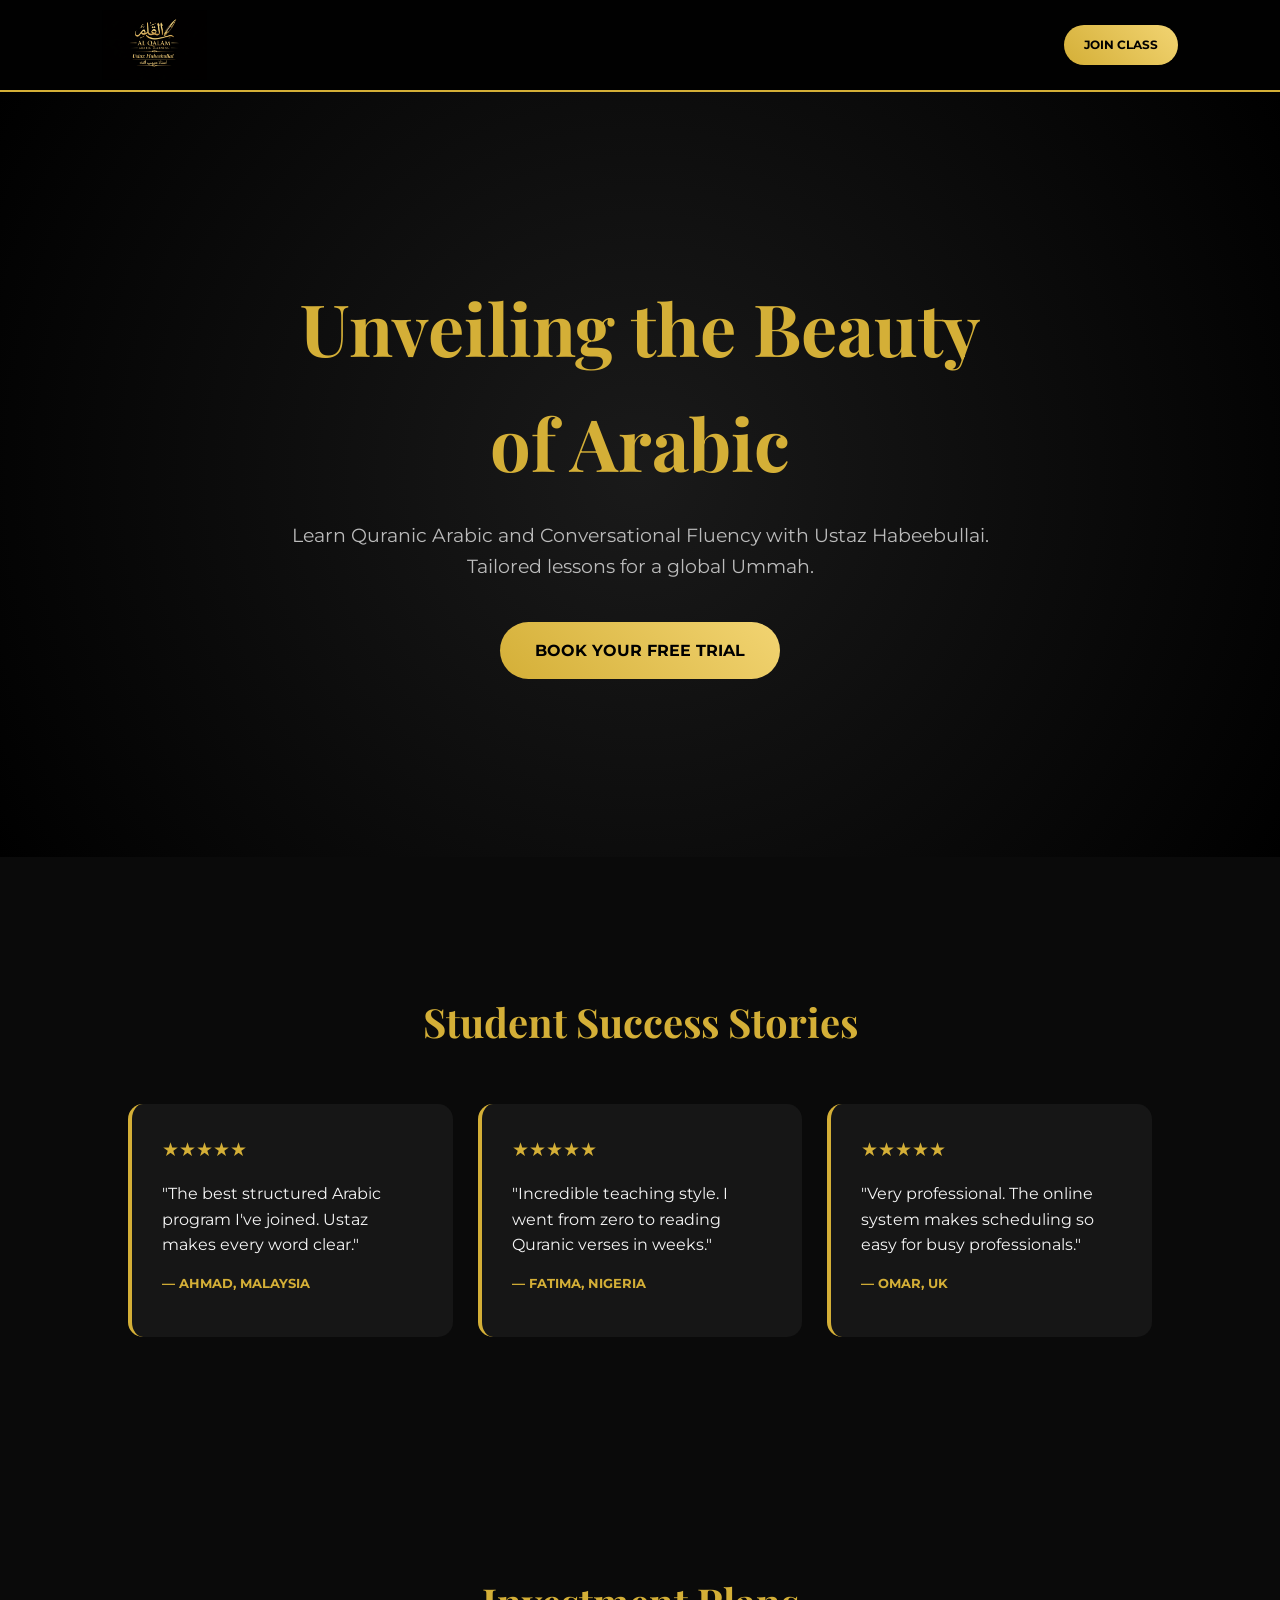
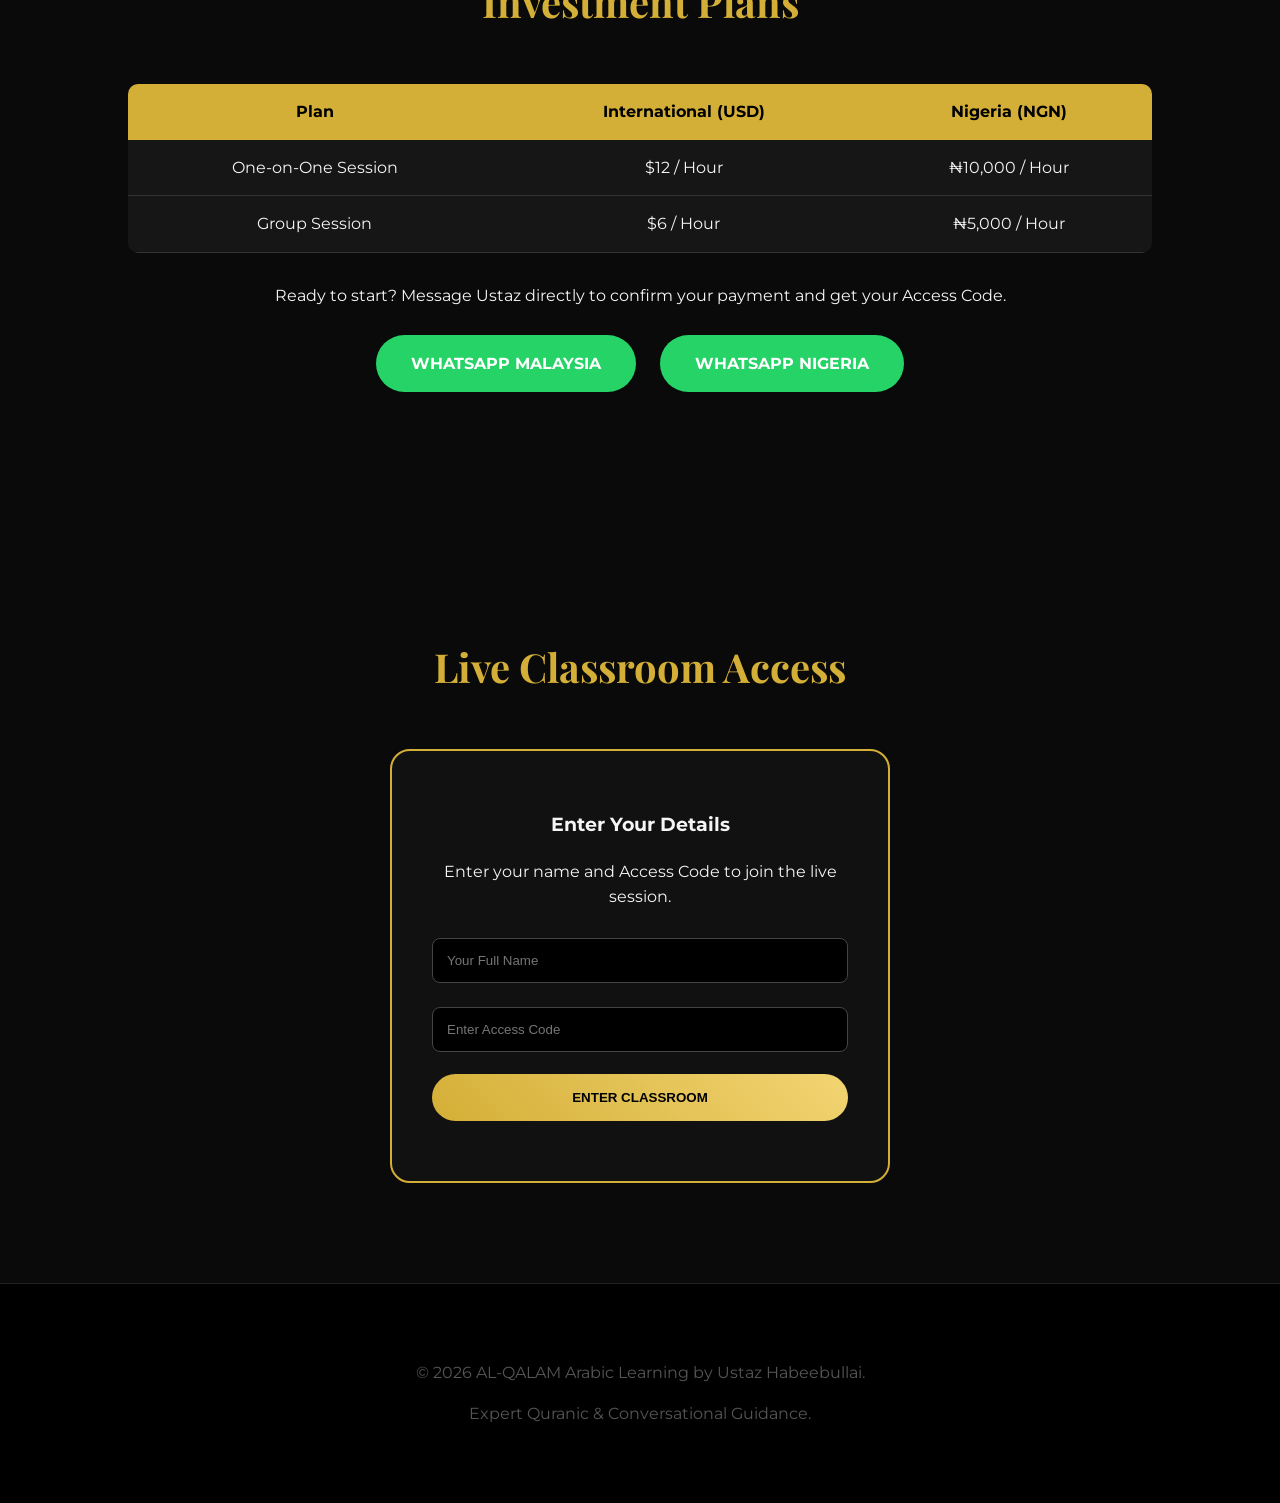
==== index.html @ c0ebbc83 "Add files via upload" ====
<!DOCTYPE html>
<html lang="en">
<head>
    <meta charset="UTF-8">
    <meta name="viewport" content="width=device-width, initial-scale=1.0">
    <title>AL-QALAM Arabic Learning | Ustaz Habeebullai</title>
    <link href="https://fonts.googleapis.com/css2?family=Playfair+Display:wght@700&family=Montserrat:wght@300;400;700&display=swap" rel="stylesheet">
    
    <style>
        /* --- CSS: THE BLACK & GOLD IDENTITY --- */
        :root {
            --gold: #D4AF37;
            --gold-light: #F2D472;
            --dark-bg: #0A0A0A;
            --card-bg: #161616;
            --text-white: #F5F5F5;
            --whatsapp-green: #25D366;
        }

        * { box-sizing: border-box; scroll-behavior: smooth; }

        body {
            margin: 0;
            font-family: 'Montserrat', sans-serif;
            background-color: var(--dark-bg);
            color: var(--text-white);
            line-height: 1.6;
            overflow-x: hidden;
        }

        /* Texture Overlay for a Premium Feel */
        body::before {
            content: ""; position: fixed; top: 0; left: 0; width: 100%; height: 100%;
            background: url('https://www.transparenttextures.com/patterns/black-linen.png');
            opacity: 0.15; z-index: -1; pointer-events: none;
        }

        /* NAVIGATION */
        nav {
            display: flex; justify-content: space-between; align-items: center;
            padding: 10px 8%; background: rgba(0,0,0,0.9);
            border-bottom: 2px solid var(--gold); position: sticky; top: 0; z-index: 1000;
        }
        .logo-img { height: 70px; transition: 0.3s; }

        /* HERO SECTION */
        .hero {
            height: 85vh; display: flex; flex-direction: column;
            justify-content: center; align-items: center; text-align: center;
            background: radial-gradient(circle, #1a1a1a 0%, #000000 100%);
            padding: 0 5%;
        }
        h1 { font-family: 'Playfair Display', serif; font-size: clamp(2.5rem, 7vw, 4.5rem); color: var(--gold); margin: 0; }
        .hero p { font-size: 1.2rem; color: #bbb; margin: 20px 0 40px; max-width: 700px; }

        /* BUTTONS */
        .cta-gold {
            background: linear-gradient(45deg, var(--gold), var(--gold-light));
            color: black; padding: 16px 35px; border-radius: 50px;
            font-weight: 700; text-decoration: none; text-transform: uppercase;
            transition: 0.4s; display: inline-block; border: none; cursor: pointer;
        }
        .cta-gold:hover { transform: translateY(-3px); box-shadow: 0 8px 25px rgba(212, 175, 55, 0.4); }

        /* SECTIONS */
        .section { padding: 100px 10%; }
        .section-title { text-align: center; color: var(--gold); font-family: 'Playfair Display'; font-size: 2.5rem; margin-bottom: 50px; }

        /* REVIEWS GRID */
        .reviews-grid { display: grid; grid-template-columns: repeat(auto-fit, minmax(300px, 1fr)); gap: 25px; }
        .review-card { background: var(--card-bg); padding: 30px; border-radius: 15px; border-left: 4px solid var(--gold); }
        .stars { color: var(--gold); font-size: 1.2rem; margin-bottom: 10px; }
        .reviewer { color: var(--gold); font-weight: 700; font-size: 0.8rem; text-transform: uppercase; }

        /* ATTENDANCE / GATEKEEPER BOX */
        .attendance-box {
            background: #111; padding: 40px; border-radius: 20px;
            border: 2px solid var(--gold); max-width: 500px; margin: 0 auto; text-align: center;
        }
        input { width: 100%; padding: 14px; margin: 12px 0; border-radius: 8px; border: 1px solid #444; background: #000; color: white; }

        /* PRICING TABLE */
        table { width: 100%; border-collapse: collapse; margin: 30px 0; background: var(--card-bg); border-radius: 10px; overflow: hidden; }
        th { background: var(--gold); color: black; padding: 15px; }
        td { padding: 15px; border-bottom: 1px solid #333; text-align: center; }

        footer { padding: 60px; text-align: center; background: #000; color: #555; border-top: 1px solid #222; }

        @media (max-width: 768px) { .section { padding: 60px 5%; } h1 { font-size: 2.8rem; } }
    </style>
</head>
<body>

    <nav>
        <img src="MY LOGO.png" alt="AL-QALAM Logo" class="logo-img">
        <a href="#booking" class="cta-gold" style="padding: 10px 20px; font-size: 0.75rem;">Join Class</a>
    </nav>

    <section class="hero">
        <h1>Unveiling the Beauty <br>of Arabic</h1>
        <p>Learn Quranic Arabic and Conversational Fluency with Ustaz Habeebullai. Tailored lessons for a global Ummah.</p>
        <a href="#booking" class="cta-gold">Book Your Free Trial</a>
    </section>

    <section class="section">
        <h2 class="section-title">Student Success Stories</h2>
        <div class="reviews-grid">
            <div class="review-card">
                <div class="stars">★★★★★</div>
                <p>"The best structured Arabic program I've joined. Ustaz makes every word clear."</p>
                <p class="reviewer">— Ahmad, Malaysia</p>
            </div>
            <div class="review-card">
                <div class="stars">★★★★★</div>
                <p>"Incredible teaching style. I went from zero to reading Quranic verses in weeks."</p>
                <p class="reviewer">— Fatima, Nigeria</p>
            </div>
            <div class="review-card">
                <div class="stars">★★★★★</div>
                <p>"Very professional. The online system makes scheduling so easy for busy professionals."</p>
                <p class="reviewer">— Omar, UK</p>
            </div>
        </div>
    </section>

    <section class="section" id="booking">
        <h2 class="section-title">Investment Plans</h2>
        <table>
            <tr><th>Plan</th><th>International (USD)</th><th>Nigeria (NGN)</th></tr>
            <tr><td>One-on-One Session</td><td>$12 / Hour</td><td>₦10,000 / Hour</td></tr>
            <tr><td>Group Session</td><td>$6 / Hour</td><td>₦5,000 / Hour</td></tr>
        </table>
        <div style="text-align:center; margin-top:30px;">
            <p>Ready to start? Message Ustaz directly to confirm your payment and get your Access Code.</p>
            <a href="https://wa.me/601172262853" class="cta-gold" style="background:var(--whatsapp-green); color:white; border:none; margin:10px;">WhatsApp Malaysia</a>
            <a href="https://wa.me/2349038973862" class="cta-gold" style="background:var(--whatsapp-green); color:white; border:none; margin:10px;">WhatsApp Nigeria</a>
        </div>
    </section>

    <section class="section" id="classroom">
        <h2 class="section-title">Live Classroom Access</h2>
        <div class="attendance-box">
            <h3>Enter Your Details</h3>
            <p>Enter your name and Access Code to join the live session.</p>
            <form id="gatekeeperForm">
                <input type="text" id="studentName" placeholder="Your Full Name" required>
                <input type="password" id="accessCode" placeholder="Enter Access Code" required>
                <button type="submit" class="cta-gold" style="width:100%; border:none; margin-top:10px;">Enter Classroom</button>
            </form>
            <p id="statusMsg" style="margin-top:20px; font-weight:700;"></p>
        </div>
    </section>

    <footer>
        <p>&copy; 2026 AL-QALAM Arabic Learning by Ustaz Habeebullai.</p>
        <p>Expert Quranic & Conversational Guidance.</p>
    </footer>

    <script>
        // Set your master access code here
        const MASTER_CODE = "ALQALAM786"; 

        document.getElementById('gatekeeperForm').addEventListener('submit', function(e) {
            e.preventDefault();
            
            const name = document.getElementById('studentName').value;
            const codeInput = document.getElementById('accessCode').value;
            const status = document.getElementById('statusMsg');

            if (codeInput === MASTER_CODE) {
                status.style.color = "#D4AF37";
                status.innerHTML = `Assalamu Alaikum ${name}! Access Granted. Redirecting to Zoom...`;
                
                // Redirect to Zoom (Replace with your actual Link)
                setTimeout(() => {
                    window.location.href = "https://zoom.us/j/YOUR_MEETING_ID"; 
                }, 2000);
            } else {
                status.style.color = "#ff4444";
                status.innerHTML = "❌ Invalid Access Code. Please contact Ustaz for payment.";
            }
        });

        // Simple Fade-in effect on scroll
        window.addEventListener('scroll', () => {
            const sections = document.querySelectorAll('.section');
            sections.forEach(s => {
                const top = s.getBoundingClientRect().top;
                if(top < 600) s.style.opacity = "1";
            });
        });
    </script>
</body>
</html>
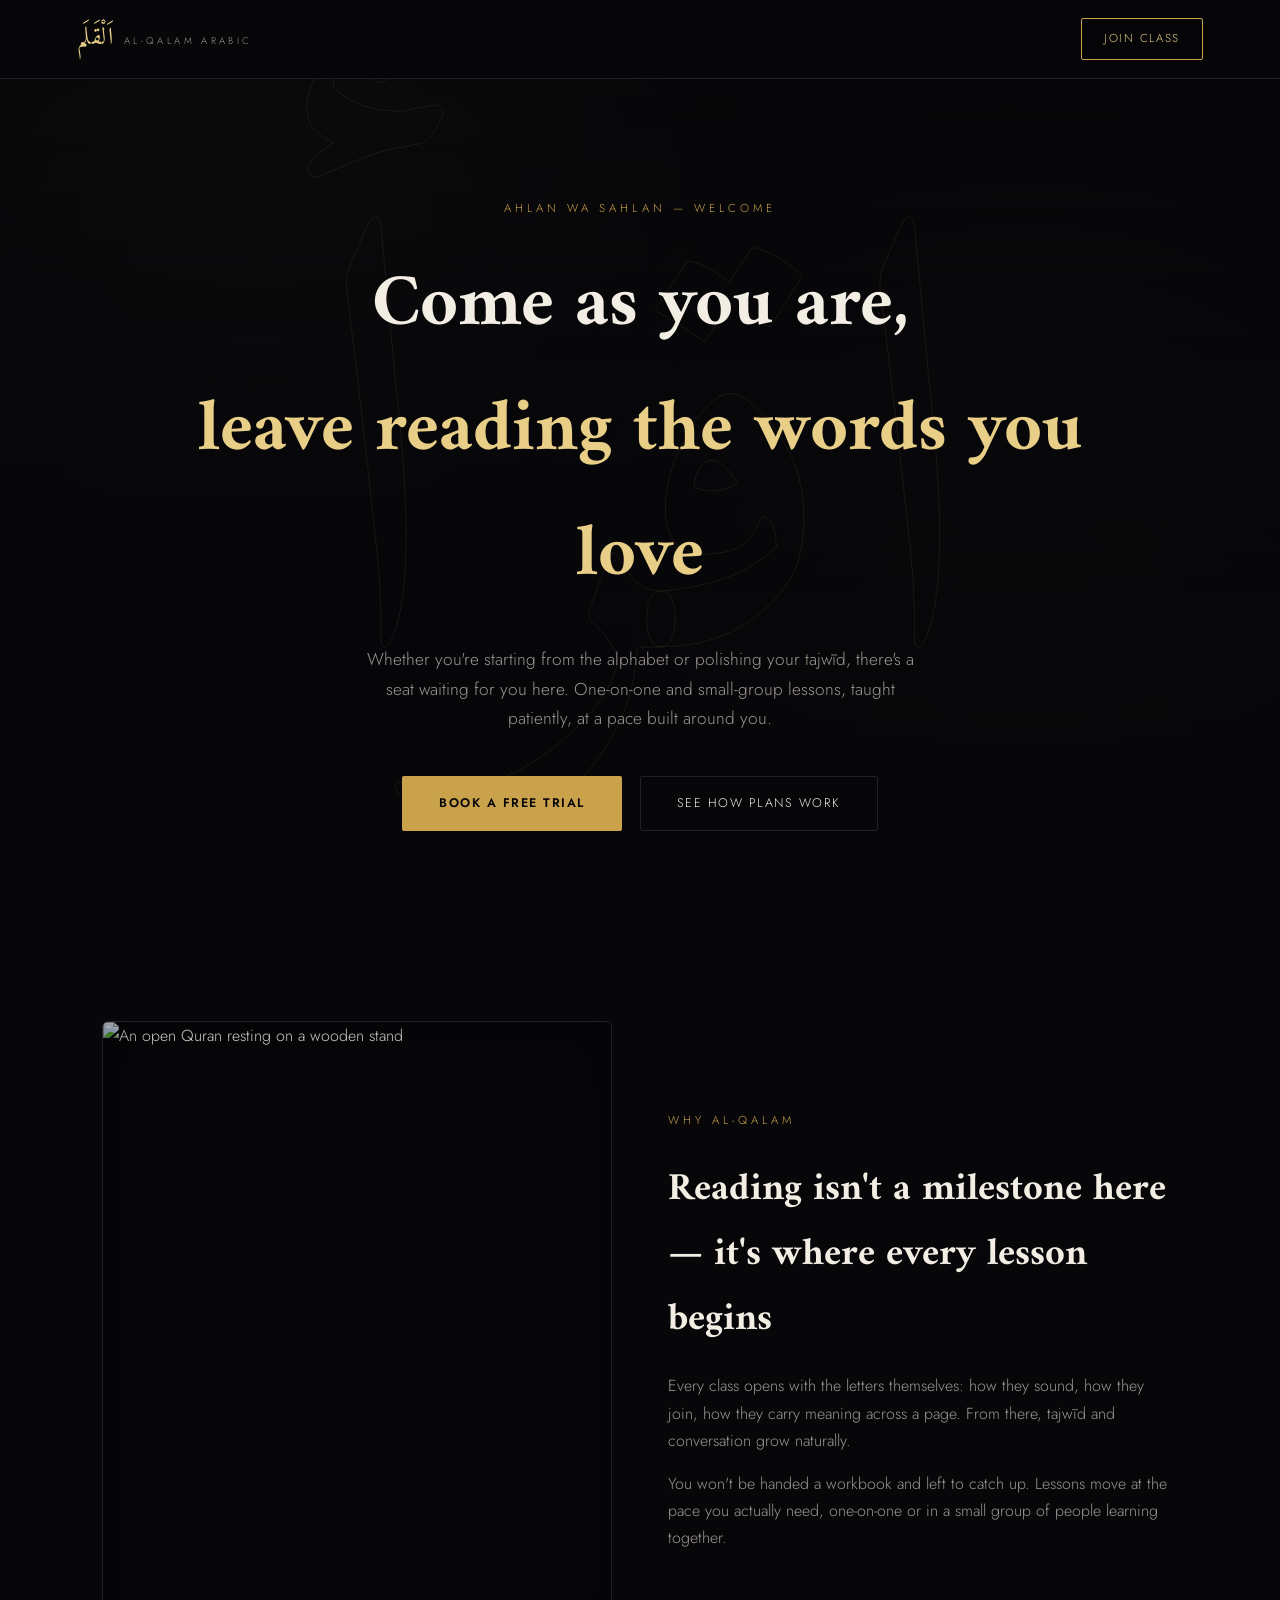
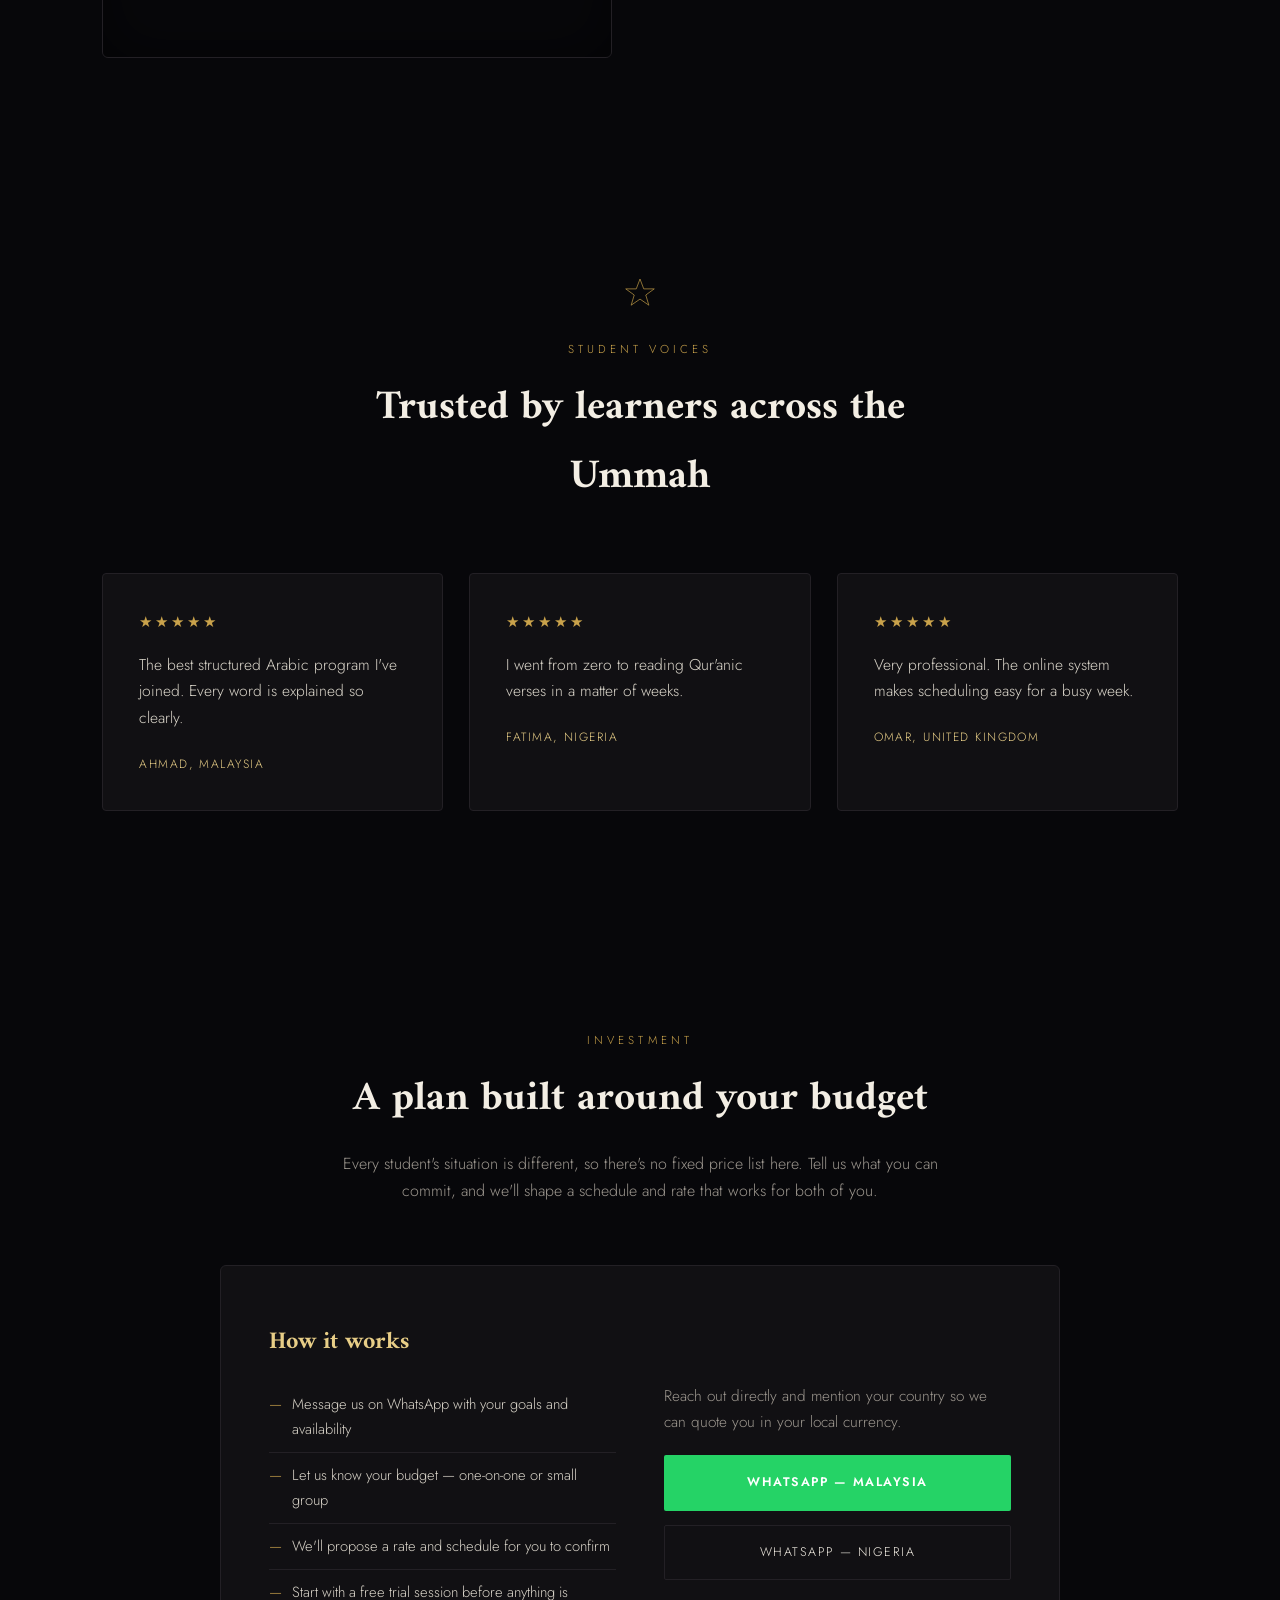
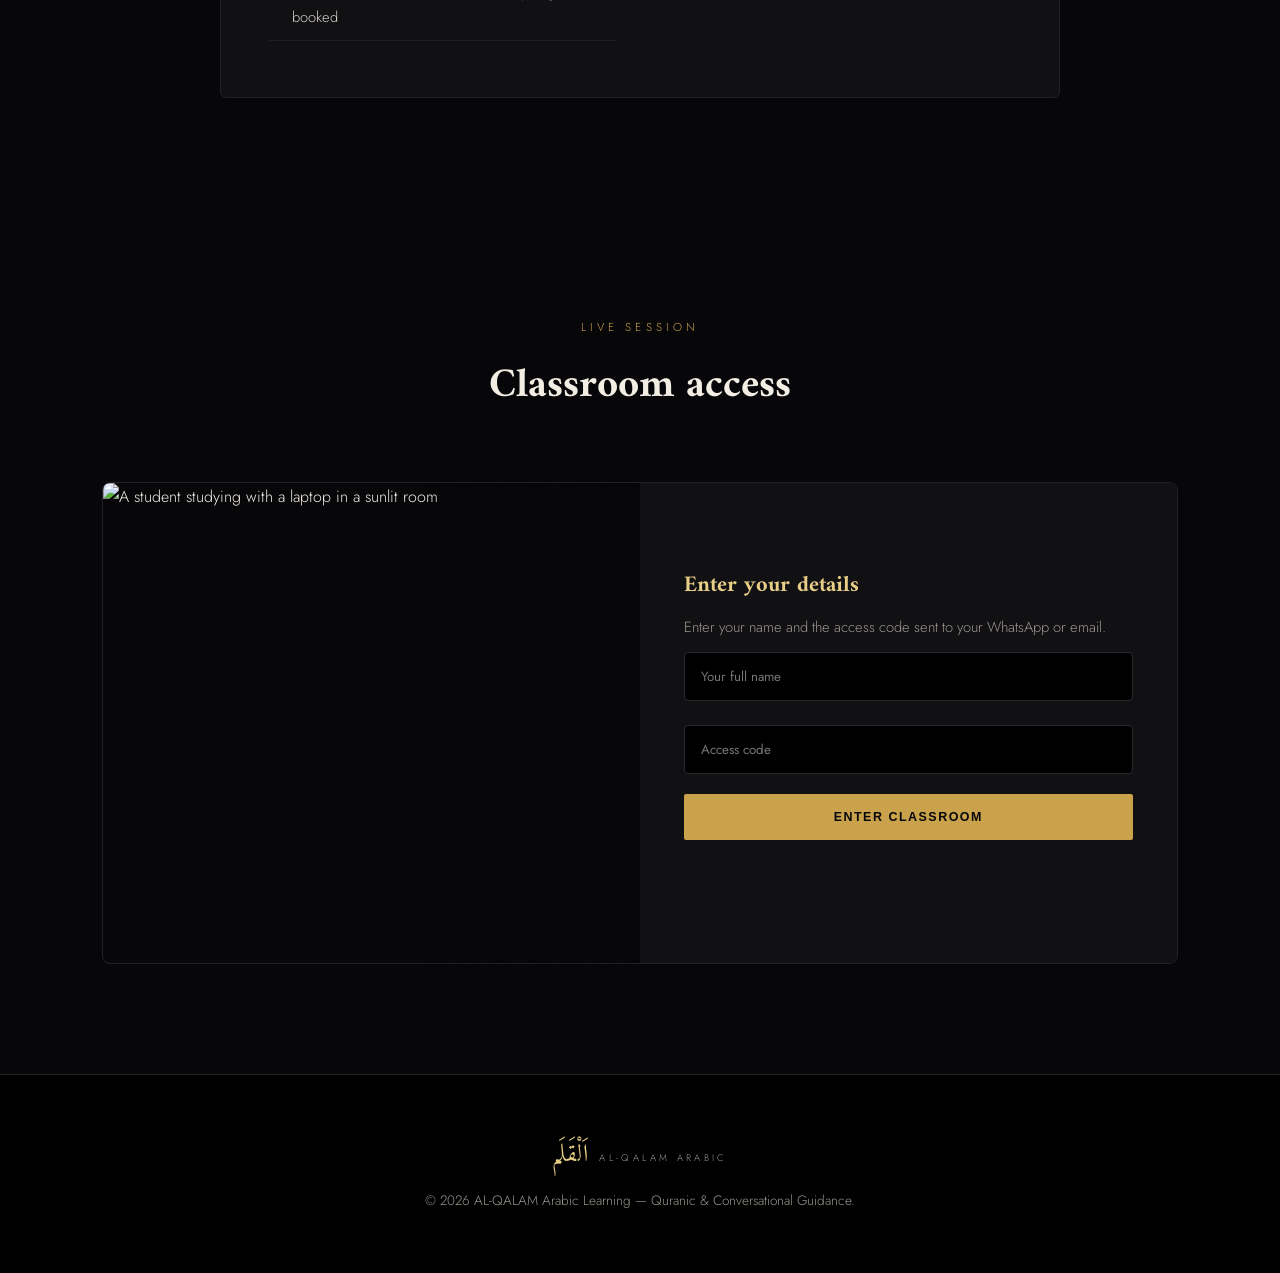
==== commit aacd4f70: "Add files via upload" ====
--- a/index.html
+++ b/index.html
@@ -1,194 +1,367 @@
-<!DOCTYPE html>
-<html lang="en">
-<head>
-    <meta charset="UTF-8">
-    <meta name="viewport" content="width=device-width, initial-scale=1.0">
-    <title>AL-QALAM Arabic Learning | Ustaz Habeebullai</title>
-    <link href="https://fonts.googleapis.com/css2?family=Playfair+Display:wght@700&family=Montserrat:wght@300;400;700&display=swap" rel="stylesheet">
-    
-    <style>
-        /* --- CSS: THE BLACK & GOLD IDENTITY --- */
-        :root {
-            --gold: #D4AF37;
-            --gold-light: #F2D472;
-            --dark-bg: #0A0A0A;
-            --card-bg: #161616;
-            --text-white: #F5F5F5;
-            --whatsapp-green: #25D366;
-        }
-
-        * { box-sizing: border-box; scroll-behavior: smooth; }
-
-        body {
-            margin: 0;
-            font-family: 'Montserrat', sans-serif;
-            background-color: var(--dark-bg);
-            color: var(--text-white);
-            line-height: 1.6;
-            overflow-x: hidden;
-        }
-
-        /* Texture Overlay for a Premium Feel */
-        body::before {
-            content: ""; position: fixed; top: 0; left: 0; width: 100%; height: 100%;
-            background: url('https://www.transparenttextures.com/patterns/black-linen.png');
-            opacity: 0.15; z-index: -1; pointer-events: none;
-        }
-
-        /* NAVIGATION */
-        nav {
-            display: flex; justify-content: space-between; align-items: center;
-            padding: 10px 8%; background: rgba(0,0,0,0.9);
-            border-bottom: 2px solid var(--gold); position: sticky; top: 0; z-index: 1000;
-        }
-        .logo-img { height: 70px; transition: 0.3s; }
-
-        /* HERO SECTION */
-        .hero {
-            height: 85vh; display: flex; flex-direction: column;
-            justify-content: center; align-items: center; text-align: center;
-            background: radial-gradient(circle, #1a1a1a 0%, #000000 100%);
-            padding: 0 5%;
-        }
-        h1 { font-family: 'Playfair Display', serif; font-size: clamp(2.5rem, 7vw, 4.5rem); color: var(--gold); margin: 0; }
-        .hero p { font-size: 1.2rem; color: #bbb; margin: 20px 0 40px; max-width: 700px; }
-
-        /* BUTTONS */
-        .cta-gold {
-            background: linear-gradient(45deg, var(--gold), var(--gold-light));
-            color: black; padding: 16px 35px; border-radius: 50px;
-            font-weight: 700; text-decoration: none; text-transform: uppercase;
-            transition: 0.4s; display: inline-block; border: none; cursor: pointer;
-        }
-        .cta-gold:hover { transform: translateY(-3px); box-shadow: 0 8px 25px rgba(212, 175, 55, 0.4); }
-
-        /* SECTIONS */
-        .section { padding: 100px 10%; }
-        .section-title { text-align: center; color: var(--gold); font-family: 'Playfair Display'; font-size: 2.5rem; margin-bottom: 50px; }
-
-        /* REVIEWS GRID */
-        .reviews-grid { display: grid; grid-template-columns: repeat(auto-fit, minmax(300px, 1fr)); gap: 25px; }
-        .review-card { background: var(--card-bg); padding: 30px; border-radius: 15px; border-left: 4px solid var(--gold); }
-        .stars { color: var(--gold); font-size: 1.2rem; margin-bottom: 10px; }
-        .reviewer { color: var(--gold); font-weight: 700; font-size: 0.8rem; text-transform: uppercase; }
-
-        /* ATTENDANCE / GATEKEEPER BOX */
-        .attendance-box {
-            background: #111; padding: 40px; border-radius: 20px;
-            border: 2px solid var(--gold); max-width: 500px; margin: 0 auto; text-align: center;
-        }
-        input { width: 100%; padding: 14px; margin: 12px 0; border-radius: 8px; border: 1px solid #444; background: #000; color: white; }
-
-        /* PRICING TABLE */
-        table { width: 100%; border-collapse: collapse; margin: 30px 0; background: var(--card-bg); border-radius: 10px; overflow: hidden; }
-        th { background: var(--gold); color: black; padding: 15px; }
-        td { padding: 15px; border-bottom: 1px solid #333; text-align: center; }
-
-        footer { padding: 60px; text-align: center; background: #000; color: #555; border-top: 1px solid #222; }
-
-        @media (max-width: 768px) { .section { padding: 60px 5%; } h1 { font-size: 2.8rem; } }
-    </style>
-</head>
-<body>
-
-    <nav>
-        <img src="MY LOGO.png" alt="AL-QALAM Logo" class="logo-img">
-        <a href="#booking" class="cta-gold" style="padding: 10px 20px; font-size: 0.75rem;">Join Class</a>
-    </nav>
-
-    <section class="hero">
-        <h1>Unveiling the Beauty <br>of Arabic</h1>
-        <p>Learn Quranic Arabic and Conversational Fluency with Ustaz Habeebullai. Tailored lessons for a global Ummah.</p>
-        <a href="#booking" class="cta-gold">Book Your Free Trial</a>
-    </section>
-
-    <section class="section">
-        <h2 class="section-title">Student Success Stories</h2>
-        <div class="reviews-grid">
-            <div class="review-card">
-                <div class="stars">★★★★★</div>
-                <p>"The best structured Arabic program I've joined. Ustaz makes every word clear."</p>
-                <p class="reviewer">— Ahmad, Malaysia</p>
-            </div>
-            <div class="review-card">
-                <div class="stars">★★★★★</div>
-                <p>"Incredible teaching style. I went from zero to reading Quranic verses in weeks."</p>
-                <p class="reviewer">— Fatima, Nigeria</p>
-            </div>
-            <div class="review-card">
-                <div class="stars">★★★★★</div>
-                <p>"Very professional. The online system makes scheduling so easy for busy professionals."</p>
-                <p class="reviewer">— Omar, UK</p>
-            </div>
-        </div>
-    </section>
-
-    <section class="section" id="booking">
-        <h2 class="section-title">Investment Plans</h2>
-        <table>
-            <tr><th>Plan</th><th>International (USD)</th><th>Nigeria (NGN)</th></tr>
-            <tr><td>One-on-One Session</td><td>$12 / Hour</td><td>₦10,000 / Hour</td></tr>
-            <tr><td>Group Session</td><td>$6 / Hour</td><td>₦5,000 / Hour</td></tr>
-        </table>
-        <div style="text-align:center; margin-top:30px;">
-            <p>Ready to start? Message Ustaz directly to confirm your payment and get your Access Code.</p>
-            <a href="https://wa.me/601172262853" class="cta-gold" style="background:var(--whatsapp-green); color:white; border:none; margin:10px;">WhatsApp Malaysia</a>
-            <a href="https://wa.me/2349038973862" class="cta-gold" style="background:var(--whatsapp-green); color:white; border:none; margin:10px;">WhatsApp Nigeria</a>
-        </div>
-    </section>
-
-    <section class="section" id="classroom">
-        <h2 class="section-title">Live Classroom Access</h2>
-        <div class="attendance-box">
-            <h3>Enter Your Details</h3>
-            <p>Enter your name and Access Code to join the live session.</p>
-            <form id="gatekeeperForm">
-                <input type="text" id="studentName" placeholder="Your Full Name" required>
-                <input type="password" id="accessCode" placeholder="Enter Access Code" required>
-                <button type="submit" class="cta-gold" style="width:100%; border:none; margin-top:10px;">Enter Classroom</button>
-            </form>
-            <p id="statusMsg" style="margin-top:20px; font-weight:700;"></p>
-        </div>
-    </section>
-
-    <footer>
-        <p>&copy; 2026 AL-QALAM Arabic Learning by Ustaz Habeebullai.</p>
-        <p>Expert Quranic & Conversational Guidance.</p>
-    </footer>
-
-    <script>
-        // Set your master access code here
-        const MASTER_CODE = "ALQALAM786"; 
-
-        document.getElementById('gatekeeperForm').addEventListener('submit', function(e) {
-            e.preventDefault();
-            
-            const name = document.getElementById('studentName').value;
-            const codeInput = document.getElementById('accessCode').value;
-            const status = document.getElementById('statusMsg');
-
-            if (codeInput === MASTER_CODE) {
-                status.style.color = "#D4AF37";
-                status.innerHTML = `Assalamu Alaikum ${name}! Access Granted. Redirecting to Zoom...`;
-                
-                // Redirect to Zoom (Replace with your actual Link)
-                setTimeout(() => {
-                    window.location.href = "https://zoom.us/j/YOUR_MEETING_ID"; 
-                }, 2000);
-            } else {
-                status.style.color = "#ff4444";
-                status.innerHTML = "❌ Invalid Access Code. Please contact Ustaz for payment.";
-            }
-        });
-
-        // Simple Fade-in effect on scroll
-        window.addEventListener('scroll', () => {
-            const sections = document.querySelectorAll('.section');
-            sections.forEach(s => {
-                const top = s.getBoundingClientRect().top;
-                if(top < 600) s.style.opacity = "1";
-            });
-        });
-    </script>
-</body>
-</html>+<!DOCTYPE html>
+<html lang="en">
+<head>
+<meta charset="UTF-8">
+<meta name="viewport" content="width=device-width, initial-scale=1.0">
+<title>AL-QALAM Arabic Learning | Quranic &amp; Conversational Arabic</title>
+<meta name="description" content="Learn Quranic Arabic and conversational fluency at your own pace. Flexible plans built around your schedule and your budget.">
+<link rel="preconnect" href="https://fonts.googleapis.com">
+<link rel="preconnect" href="https://fonts.gstatic.com" crossorigin>
+<link href="https://fonts.googleapis.com/css2?family=Amiri:wght@400;700&family=Jost:wght@300;400;500;600&display=swap" rel="stylesheet">
+<style>
+  :root{
+    --gold:#C9A24B;
+    --gold-light:#E8CE87;
+    --ink:#07070A;
+    --panel:#111013;
+    --panel-line:#232025;
+    --ivory:#F3EEE4;
+    --muted:#9C968E;
+    --whatsapp:#25D366;
+  }
+  *{box-sizing:border-box; margin:0; padding:0;}
+  html{scroll-behavior:smooth;}
+  body{
+    background:var(--ink);
+    color:var(--ivory);
+    font-family:'Jost', sans-serif;
+    font-weight:300;
+    line-height:1.7;
+    overflow-x:hidden;
+  }
+  a{color:inherit;}
+  img{max-width:100%; display:block;}
+
+  /* faint arabesque grid used as a recurring texture, not a stock photo */
+  .weave{
+    position:fixed; inset:0; z-index:-2; pointer-events:none;
+    background-image:
+      radial-gradient(circle at 20% 20%, rgba(201,162,75,0.06), transparent 40%),
+      radial-gradient(circle at 80% 70%, rgba(201,162,75,0.05), transparent 45%);
+  }
+
+  /* ---------- NAV ---------- */
+  nav{
+    position:sticky; top:0; z-index:1000;
+    display:flex; justify-content:space-between; align-items:center;
+    padding:18px 6%;
+    background:rgba(7,7,10,0.88);
+    backdrop-filter:blur(10px);
+    border-bottom:1px solid var(--panel-line);
+  }
+  .wordmark{
+    font-family:'Amiri', serif;
+    font-size:1.5rem;
+    letter-spacing:0.06em;
+    color:var(--gold-light);
+    display:flex; align-items:baseline; gap:10px;
+  }
+  .wordmark span{font-size:0.6rem; letter-spacing:0.35em; color:var(--muted); font-family:'Jost',sans-serif; text-transform:uppercase;}
+  .nav-cta{
+    border:1px solid var(--gold); color:var(--gold-light);
+    padding:10px 22px; border-radius:2px; font-size:0.72rem;
+    letter-spacing:0.15em; text-transform:uppercase; text-decoration:none;
+    transition:.3s;
+  }
+  .nav-cta:hover{ background:var(--gold); color:var(--ink); }
+
+  /* ---------- HERO ---------- */
+  .hero{
+    position:relative;
+    min-height:92vh;
+    display:flex; flex-direction:column; align-items:center; justify-content:center;
+    text-align:center;
+    padding:120px 6% 80px;
+    overflow:hidden;
+    background:
+      linear-gradient(180deg, rgba(7,7,10,0.55) 0%, rgba(7,7,10,0.88) 65%, var(--ink) 100%),
+      url('https://images.pexels.com/photos/29079520/pexels-photo-29079520.jpeg?auto=compress&cs=tinysrgb&w=1920') center 30%/cover no-repeat;
+  }
+  .hero-watermark{
+    position:absolute; top:50%; left:50%; transform:translate(-50%,-50%);
+    font-family:'Amiri', serif; font-size:min(50vw, 620px);
+    color:transparent;
+    -webkit-text-stroke:1px rgba(201,162,75,0.10);
+    z-index:0; user-select:none; pointer-events:none;
+    line-height:1;
+  }
+  .eyebrow{
+    position:relative; z-index:1;
+    font-size:0.72rem; letter-spacing:0.35em; text-transform:uppercase;
+    color:var(--gold); margin-bottom:26px;
+  }
+  .hero h1{
+    position:relative; z-index:1;
+    font-family:'Amiri', serif; font-weight:700;
+    font-size:clamp(2.6rem, 6vw, 4.6rem);
+    color:var(--ivory);
+    max-width:900px;
+  }
+  .hero h1 em{ font-style:normal; color:var(--gold-light); }
+  .hero p{
+    position:relative; z-index:1;
+    max-width:560px; margin:26px auto 42px;
+    color:var(--muted); font-size:1.08rem; font-weight:300;
+  }
+  .cta-row{ position:relative; z-index:1; display:flex; gap:18px; flex-wrap:wrap; justify-content:center; }
+
+  .cta-gold, .cta-outline{
+    padding:16px 36px; border-radius:2px; font-size:0.78rem;
+    letter-spacing:0.12em; text-transform:uppercase; text-decoration:none;
+    display:inline-block; cursor:pointer; transition:.3s; border:1px solid transparent;
+  }
+  .cta-gold{ background:var(--gold); color:var(--ink); font-weight:600; }
+  .cta-gold:hover{ background:var(--gold-light); transform:translateY(-2px); }
+  .cta-outline{ border-color:var(--panel-line); color:var(--ivory); }
+  .cta-outline:hover{ border-color:var(--gold); color:var(--gold-light); }
+
+  /* ---------- SECTIONS ---------- */
+  .section{ padding:110px 8%; opacity:0; transform:translateY(30px); transition:0.9s ease; }
+  .section.visible{ opacity:1; transform:translateY(0); }
+  .section-head{ text-align:center; max-width:640px; margin:0 auto 60px; }
+  .section-head .eyebrow{ margin-bottom:14px; }
+  .section-head h2{ font-family:'Amiri', serif; font-size:clamp(1.9rem,3.2vw,2.6rem); color:var(--ivory); }
+  .section-head p{ color:var(--muted); margin-top:16px; }
+
+  /* divider ornament — an 8-point star, drawn in SVG, not a photo */
+  .rub{
+    width:34px; height:34px; margin:0 auto 20px;
+    color:var(--gold);
+  }
+
+  /* PHOTO FEATURE (mission block with real photo) */
+  .feature-wrap{
+    max-width:1100px; margin:0 auto;
+    display:grid; grid-template-columns:1fr 1fr; gap:56px; align-items:center;
+  }
+  .feature-photo{
+    position:relative; border-radius:6px; overflow:hidden;
+    border:1px solid var(--panel-line);
+    aspect-ratio:4/5;
+  }
+  .feature-photo img{ width:100%; height:100%; object-fit:cover; }
+  .feature-photo::after{
+    content:""; position:absolute; inset:0;
+    box-shadow:inset 0 0 60px rgba(0,0,0,0.5);
+    pointer-events:none;
+  }
+  .feature-text h2{ font-family:'Amiri', serif; font-size:clamp(1.8rem,3vw,2.4rem); color:var(--ivory); margin-bottom:20px; }
+  .feature-text p{ color:var(--muted); margin-bottom:16px; }
+  @media (max-width:820px){ .feature-wrap{ grid-template-columns:1fr; } .feature-photo{ aspect-ratio:16/10; } }
+
+  /* CLASSROOM split layout with photo */
+  .classroom-wrap{
+    max-width:1100px; margin:0 auto;
+    display:grid; grid-template-columns:1fr 1fr; gap:0;
+    border-radius:8px; overflow:hidden; border:1px solid var(--panel-line);
+  }
+  .classroom-photo{ position:relative; min-height:480px; }
+  .classroom-photo img{ width:100%; height:100%; object-fit:cover; display:block; position:absolute; inset:0; }
+  .classroom-photo::after{
+    content:""; position:absolute; inset:0;
+    background:linear-gradient(90deg, rgba(7,7,10,0) 60%, rgba(7,7,10,0.9) 100%);
+  }
+  .classroom-form{ background:var(--panel); padding:56px 44px; display:flex; flex-direction:column; justify-content:center; }
+  .classroom-form h3{ font-family:'Amiri', serif; color:var(--gold-light); font-size:1.4rem; margin-bottom:10px; }
+  .classroom-form p{ color:var(--muted); font-size:0.92rem; }
+  @media (max-width:820px){ .classroom-wrap{ grid-template-columns:1fr; } .classroom-photo{ min-height:220px; } }
+
+  /* REVIEWS */
+  .reviews-grid{ display:grid; grid-template-columns:repeat(auto-fit,minmax(300px,1fr)); gap:26px; max-width:1100px; margin:0 auto; }
+  .review-card{
+    background:var(--panel); border:1px solid var(--panel-line);
+    padding:36px; border-radius:4px; position:relative;
+    transition:.35s;
+  }
+  .review-card:hover{ border-color:var(--gold); transform:translateY(-4px); }
+  .stars{ color:var(--gold); letter-spacing:3px; margin-bottom:16px; font-size:0.95rem; }
+  .review-card p.quote{ color:#D8D3C8; font-size:0.98rem; }
+  .reviewer{ display:block; margin-top:22px; color:var(--gold-light); font-size:0.75rem; letter-spacing:0.12em; text-transform:uppercase; }
+
+  /* FLEXIBLE PLAN (replaces fixed price table) */
+  .plan-wrap{
+    max-width:840px; margin:0 auto;
+    background:var(--panel); border:1px solid var(--panel-line);
+    border-radius:6px; padding:56px 48px;
+    display:grid; grid-template-columns:1fr 1fr; gap:48px;
+  }
+  .plan-wrap h3{ font-family:'Amiri', serif; font-size:1.5rem; color:var(--gold-light); margin-bottom:14px; }
+  .plan-wrap p{ color:var(--muted); font-size:0.96rem; }
+  .plan-list{ list-style:none; margin-top:20px; }
+  .plan-list li{ padding:10px 0; border-bottom:1px solid var(--panel-line); color:#D8D3C8; font-size:0.92rem; display:flex; gap:10px; }
+  .plan-list li::before{ content:"—"; color:var(--gold); }
+  .plan-side{ display:flex; flex-direction:column; justify-content:center; gap:14px; }
+  .plan-side .cta-gold, .plan-side .cta-outline{ text-align:center; }
+  @media (max-width:720px){ .plan-wrap{ grid-template-columns:1fr; padding:36px 28px; } }
+
+  /* CLASSROOM / GATEKEEPER */
+  .attendance-box{
+    background:var(--panel); border:1px solid var(--gold);
+    max-width:520px; margin:0 auto; padding:48px 40px;
+    border-radius:6px; text-align:center;
+  }
+  .attendance-box h3{ font-family:'Amiri', serif; color:var(--gold-light); font-size:1.4rem; margin-bottom:10px; }
+  .attendance-box p{ color:var(--muted); font-size:0.92rem; }
+  input{
+    width:100%; padding:14px 16px; margin:12px 0; border-radius:4px;
+    border:1px solid #2c2830; background:#000; color:var(--ivory); font-family:'Jost',sans-serif;
+  }
+  input:focus{ outline:none; border-color:var(--gold); }
+  #statusMsg{ margin-top:18px; font-size:0.9rem; min-height:1.4em; }
+
+  footer{
+    padding:60px 8%; text-align:center; background:#000;
+    border-top:1px solid var(--panel-line); color:var(--muted); font-size:0.85rem;
+  }
+  footer .wordmark{ justify-content:center; margin-bottom:14px; }
+
+  @media (max-width:768px){
+    .section{ padding:70px 6%; }
+    nav{ padding:14px 5%; }
+  }
+</style>
+</head>
+<body>
+<div class="weave"></div>
+
+<nav>
+  <div class="wordmark">اَلْقَلَم <span>Al-Qalam Arabic</span></div>
+  <a href="#classroom" class="nav-cta">Join Class</a>
+</nav>
+
+<section class="hero">
+  <div class="hero-watermark">اقرأ</div>
+  <div class="eyebrow">Ahlan wa Sahlan — Welcome</div>
+  <h1>Come as you are, <br><em>leave reading the words you love</em></h1>
+  <p>Whether you're starting from the alphabet or polishing your tajwīd, there's a seat waiting for you here. One-on-one and small-group lessons, taught patiently, at a pace built around you.</p>
+  <div class="cta-row">
+    <a href="#classroom" class="cta-gold">Book a Free Trial</a>
+    <a href="#plan" class="cta-outline">See how plans work</a>
+  </div>
+</section>
+
+<section class="section" id="story">
+  <div class="feature-wrap">
+    <div class="feature-photo">
+      <img src="https://images.pexels.com/photos/8522562/pexels-photo-8522562.jpeg?auto=compress&cs=tinysrgb&w=1200" alt="An open Quran resting on a wooden stand" loading="lazy">
+    </div>
+    <div class="feature-text">
+      <div class="eyebrow">Why Al-Qalam</div>
+      <h2>Reading isn't a milestone here — it's where every lesson begins</h2>
+      <p>Every class opens with the letters themselves: how they sound, how they join, how they carry meaning across a page. From there, tajwīd and conversation grow naturally.</p>
+      <p>You won't be handed a workbook and left to catch up. Lessons move at the pace you actually need, one-on-one or in a small group of people learning together.</p>
+    </div>
+  </div>
+</section>
+
+<section class="section" id="reviews">
+  <div class="section-head">
+    <svg class="rub" viewBox="0 0 100 100" fill="none" xmlns="http://www.w3.org/2000/svg">
+      <polygon points="50,3 61,32 92,32 67,50 76,80 50,62 24,80 33,50 8,32 39,32" stroke="currentColor" stroke-width="2"/>
+    </svg>
+    <div class="eyebrow">Student Voices</div>
+    <h2>Trusted by learners across the Ummah</h2>
+  </div>
+  <div class="reviews-grid">
+    <div class="review-card">
+      <div class="stars">★★★★★</div>
+      <p class="quote">The best structured Arabic program I've joined. Every word is explained so clearly.</p>
+      <span class="reviewer">Ahmad, Malaysia</span>
+    </div>
+    <div class="review-card">
+      <div class="stars">★★★★★</div>
+      <p class="quote">I went from zero to reading Qur'anic verses in a matter of weeks.</p>
+      <span class="reviewer">Fatima, Nigeria</span>
+    </div>
+    <div class="review-card">
+      <div class="stars">★★★★★</div>
+      <p class="quote">Very professional. The online system makes scheduling easy for a busy week.</p>
+      <span class="reviewer">Omar, United Kingdom</span>
+    </div>
+  </div>
+</section>
+
+<section class="section" id="plan">
+  <div class="section-head">
+    <div class="eyebrow">Investment</div>
+    <h2>A plan built around your budget</h2>
+    <p>Every student's situation is different, so there's no fixed price list here. Tell us what you can commit, and we'll shape a schedule and rate that works for both of you.</p>
+  </div>
+  <div class="plan-wrap">
+    <div>
+      <h3>How it works</h3>
+      <ul class="plan-list">
+        <li>Message us on WhatsApp with your goals and availability</li>
+        <li>Let us know your budget — one-on-one or small group</li>
+        <li>We'll propose a rate and schedule for you to confirm</li>
+        <li>Start with a free trial session before anything is booked</li>
+      </ul>
+    </div>
+    <div class="plan-side">
+      <p style="margin-bottom:6px;">Reach out directly and mention your country so we can quote you in your local currency.</p>
+      <a href="https://wa.me/601172262853" class="cta-gold" style="background:var(--whatsapp); color:#fff;">WhatsApp — Malaysia</a>
+      <a href="https://wa.me/2349038973862" class="cta-outline">WhatsApp — Nigeria</a>
+    </div>
+  </div>
+</section>
+
+<section class="section" id="classroom">
+  <div class="section-head">
+    <div class="eyebrow">Live Session</div>
+    <h2>Classroom access</h2>
+  </div>
+  <div class="classroom-wrap">
+    <div class="classroom-photo">
+      <img src="https://images.pexels.com/photos/37831090/pexels-photo-37831090.jpeg?auto=compress&cs=tinysrgb&w=1200" alt="A student studying with a laptop in a sunlit room" loading="lazy">
+    </div>
+    <div class="classroom-form">
+      <h3>Enter your details</h3>
+      <p>Enter your name and the access code sent to your WhatsApp or email.</p>
+      <form id="gatekeeperForm" autocomplete="off">
+        <input type="text" id="studentName" placeholder="Your full name" required>
+        <input type="password" id="accessCode" placeholder="Access code" required>
+        <button type="submit" class="cta-gold" style="width:100%; border:none; margin-top:8px;">Enter Classroom</button>
+      </form>
+      <p id="statusMsg"></p>
+    </div>
+  </div>
+</section>
+
+<footer>
+  <div class="wordmark">اَلْقَلَم <span>Al-Qalam Arabic</span></div>
+  <p>&copy; 2026 AL-QALAM Arabic Learning — Quranic &amp; Conversational Guidance.</p>
+</footer>
+
+<script>
+  // ---- Access-code gate ----
+  // NOTE (read the message below the code for why this matters):
+  // This is a client-side check only. Anyone can view this file's source
+  // and read the code below. It stops casual guessing, not a determined visitor.
+  const MASTER_CODE = "ALQALAM786";
+
+  document.getElementById('gatekeeperForm').addEventListener('submit', function (e) {
+    e.preventDefault();
+    const name = document.getElementById('studentName').value.trim();
+    const codeInput = document.getElementById('accessCode').value.trim();
+    const status = document.getElementById('statusMsg');
+
+    if (codeInput === MASTER_CODE) {
+      status.style.color = "var(--gold-light)";
+      status.textContent = `Assalamu Alaikum ${name}! Access granted — redirecting to Zoom...`;
+      setTimeout(() => {
+        window.location.href = "https://zoom.us/j/YOUR_MEETING_ID"; // replace with your real link
+      }, 1800);
+    } else {
+      status.style.color = "#ff5c5c";
+      status.textContent = "Invalid access code. Please contact us for payment or registration.";
+    }
+  });
+
+  // ---- Scroll reveal (IntersectionObserver instead of a scroll listener) ----
+  const io = new IntersectionObserver((entries) => {
+    entries.forEach(entry => { if (entry.isIntersecting) entry.target.classList.add('visible'); });
+  }, { threshold: 0.15 });
+  document.querySelectorAll('.section').forEach(s => io.observe(s));
+</script>
+</body>
+</html>
